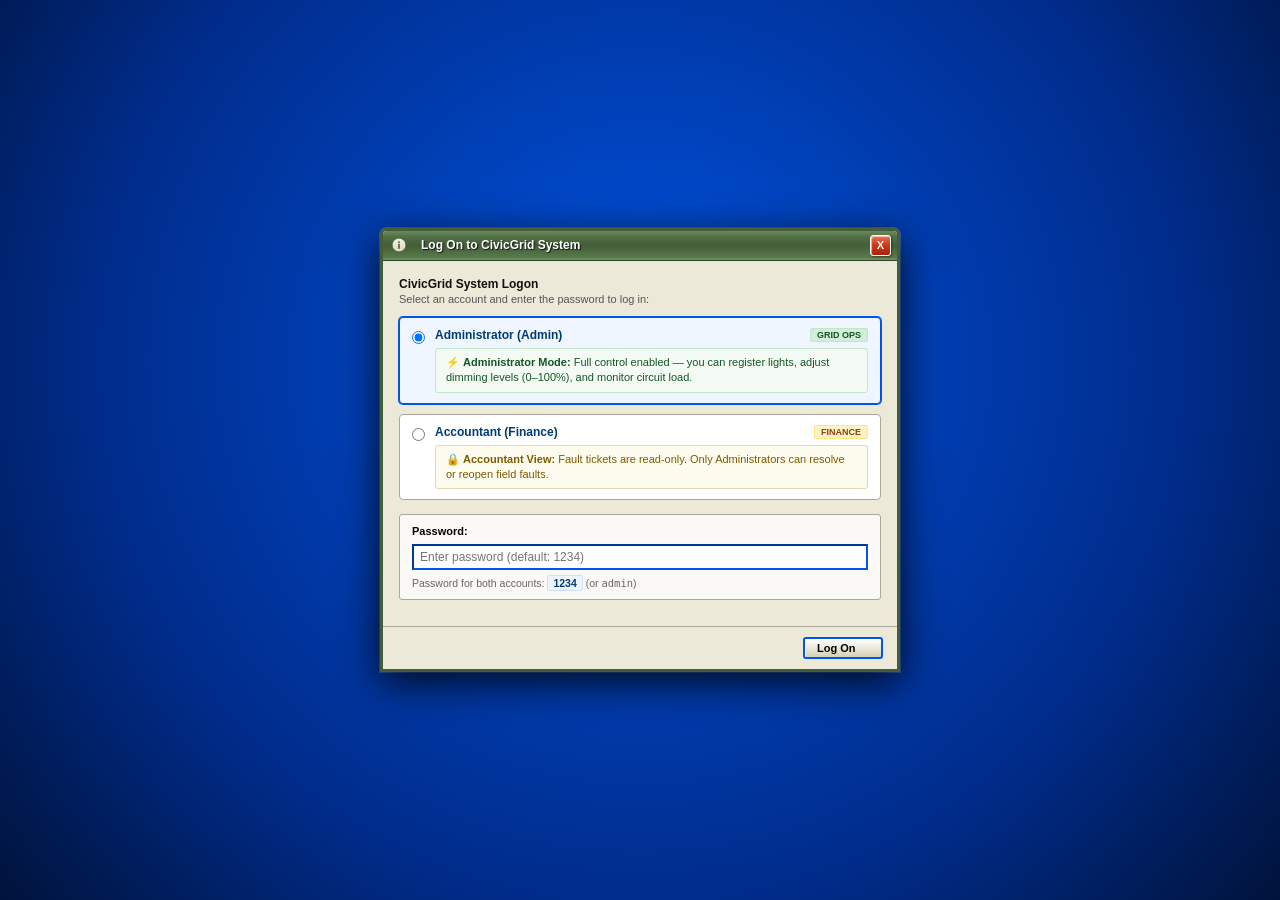
==== src/main/resources/static/index.html @ 9cf085a0 "feat: add opaque login box with shared password, show role notes in login dialog, and remove tab ban" ====
<!DOCTYPE html>
<html lang="en">
<head>
  <meta charset="UTF-8">
  <meta name="viewport" content="width=device-width, initial-scale=1.0">
  <title>CivicGrid — Light Grid &amp; Billing System v0.0</title>
  <link rel="icon" type="image/svg+xml" href="icons8-info.svg?v=2">
  <!-- Windows XP Luna / Olive Theme Stylesheet -->
  <link rel="stylesheet" href="css/xp.css">
</head>
<body>

  <!-- Main Application Window (Full XP Chrome) -->
  <div id="app-window">
    
    <!-- 1. Window Title Bar (Classic Olive / Luna Gradient) -->
    <header class="xp-title-bar">
      <div class="xp-title-content">
        <div class="xp-title-icon">
          <!-- Main Brand Icon: icons8-info.svg with XP Cream/Khaki Gradient -->
          <img src="icons8-info.svg?v=3" width="18" height="18" alt="CivicGrid" style="width: 18px; height: 18px; display: block; object-fit: contain;">
        </div>
        <span>CivicGrid — Light Grid &amp; Billing System v0.0</span>
      </div>

    </header>

    <!-- 2. Menu Bar -->
    <nav class="xp-menu-bar">
      <!-- File Menu -->
      <div class="xp-menu-item">
        <span>File</span>
        <div class="xp-dropdown-menu">
          <div class="xp-dropdown-entry" onclick="CivicGridApp.openRegisterLightModal()">
            <span>Register New Light...</span>
            <span style="color: #666; font-size: 10px;">Ctrl+N</span>
          </div>
          <div class="xp-dropdown-entry" onclick="CivicGridApp.openNewTransactionModal()">
            <span>Record Transaction...</span>
            <span style="color: #666; font-size: 10px;">Ctrl+T</span>
          </div>
          <div class="xp-dropdown-divider"></div>
          <div class="xp-dropdown-entry" onclick="CivicGridApp.refreshAllData()">
            <span>Refresh Grid Data</span>
            <span style="color: #666; font-size: 10px;">F5</span>
          </div>
          <div class="xp-dropdown-divider"></div>
          <div class="xp-dropdown-entry" onclick="location.reload()">
            <span>Exit / Reload</span>
          </div>
        </div>
      </div>

      <!-- View Menu -->
      <div class="xp-menu-item">
        <span>View</span>
        <div class="xp-dropdown-menu">
          <div class="xp-dropdown-entry" onclick="CivicGridApp.switchTab('lights')">
            <span>Street Lights &amp; Grid</span>
          </div>
          <div class="xp-dropdown-entry" onclick="CivicGridApp.switchTab('faults')">
            <span>Automated Fault Tickets</span>
          </div>
          <div class="xp-dropdown-entry" onclick="CivicGridApp.switchTab('accounting')">
            <span>ERP Accounting Ledger</span>
          </div>
          <div class="xp-dropdown-entry" onclick="CivicGridApp.switchTab('reports')">
            <span>Financial Reports</span>
          </div>
          <div class="xp-dropdown-entry" onclick="CivicGridApp.switchTab('power')">
            <span>Power Analytics</span>
          </div>
        </div>
      </div>

      <!-- Tools Menu -->
      <div class="xp-menu-item">
        <span>Tools</span>
        <div class="xp-dropdown-menu">
          <div class="xp-dropdown-entry" onclick="CivicGridApp.refreshAllData()">
            <span>Run Telemetry Sync</span>
          </div>
          <div class="xp-dropdown-entry" onclick="alert('Automatic telemetry polling is active every 5000ms.');">
            <span>Power Simulation: 5s Interval</span>
          </div>
          <div class="xp-dropdown-divider"></div>
          <div class="xp-dropdown-entry" onclick="CivicGridApp.setCurrency('INR')">
            <span>Currency: &#8377; Rupee (INR)</span>
          </div>
          <div class="xp-dropdown-entry" onclick="CivicGridApp.setCurrency('USD')">
            <span>Currency: $ Dollar (USD)</span>
          </div>
          <div class="xp-dropdown-entry" onclick="CivicGridApp.setCurrency('EUR')">
            <span>Currency: &#8364; Euro (EUR)</span>
          </div>
          <div class="xp-dropdown-entry" onclick="CivicGridApp.setCurrency('GBP')">
            <span>Currency: &#163; Pound (GBP)</span>
          </div>
        </div>
      </div>

      <!-- User Menu -->
      <div class="xp-menu-item">
        <span>User</span>
        <div class="xp-dropdown-menu">
          <div class="xp-dropdown-entry" onclick="CivicGridApp.openLoginModal()">
            <span>Switch User / Log On...</span>
            <span style="color: #666; font-size: 10px;">Ctrl+L</span>
          </div>
          <div class="xp-dropdown-divider"></div>
          <div class="xp-dropdown-entry" onclick="CivicGridApp.switchUserRole('ADMIN')">
            <span>Log In as Admin (Grid Ops)</span>
          </div>
          <div class="xp-dropdown-entry" onclick="CivicGridApp.switchUserRole('ACCOUNTANT')">
            <span>Log In as Accountant (Finance)</span>
          </div>
        </div>
      </div>

      <!-- Help Menu -->
      <div class="xp-menu-item">
        <span>Help</span>
        <div class="xp-dropdown-menu">
          <div class="xp-dropdown-entry" onclick="CivicGridApp.openAboutDialog()">
            <span>About CivicGrid...</span>
          </div>
        </div>
      </div>
    </nav>

    <!-- 3. Toolbar -->
    <section class="xp-toolbar">
      <button class="xp-tb-btn" id="tb-btn-new-light" onclick="CivicGridApp.openRegisterLightModal()" title="Register New Street Light">
        <span style="font-weight: bold; color: #1b5e20; margin-right: 4px;">+</span>
        <span>New Light</span>
      </button>

      <button class="xp-tb-btn" id="tb-btn-new-tx" onclick="CivicGridApp.openNewTransactionModal()" title="Record Vendor Bill, Invoice, or Payment">
        <span style="font-weight: bold; color: #003c74; margin-right: 4px;">+</span>
        <span>New Transaction</span>
      </button>

      <div class="xp-tb-sep"></div>

      <button class="xp-tb-btn" onclick="CivicGridApp.refreshAllData()" title="Refresh All Data from MariaDB">
        <span>Refresh All</span>
      </button>

      <div class="xp-tb-sep"></div>

      <!-- User Role Selector & Currency -->
      <div style="margin-left: auto; display: flex; align-items: center; gap: 8px; padding-right: 4px;">
        <!-- User Switcher Widget (No Emoji) -->
        <div style="display: flex; align-items: center; gap: 5px; background: #fff; border: 1px solid #7f9db9; padding: 1px 6px; border-radius: 2px;">
          <label for="user-role-select" style="font-size: 11px; font-weight: bold; color: #333;">User:</label>
          <select id="user-role-select" class="xp-select" style="padding: 1px 4px; height: 21px; font-weight: bold; font-family: var(--xp-font); font-size: 11px; cursor: pointer; background: #fff;" onchange="CivicGridApp.switchUserRole(this.value)">
            <option value="ADMIN" selected>Admin (Administrator)</option>
            <option value="ACCOUNTANT">Accountant (Finance)</option>
          </select>
          <button class="xp-btn xp-btn-sm" style="padding: 1px 6px; font-size: 10px;" onclick="CivicGridApp.openLoginModal()" title="Open Log On dialog">Switch...</button>
        </div>

        <div style="display: flex; align-items: center; gap: 6px;">
          <label for="currency-selector" style="font-size: 11px; font-weight: bold; color: #333;">Currency:</label>
          <select id="currency-selector" class="xp-select" style="padding: 1px 6px; height: 23px; font-weight: bold; font-family: var(--xp-font); font-size: 11px; cursor: pointer; background: #fff;" onchange="CivicGridApp.setCurrency(this.value)">
            <option value="INR" selected>&#8377; Rupee (INR)</option>
            <option value="USD">$ Dollar (USD)</option>
            <option value="EUR">&#8364; Euro (EUR)</option>
            <option value="GBP">&#163; Pound (GBP)</option>
          </select>
        </div>
      </div>
    </section>

    <!-- 4. Sunken KPI Summary Bar -->
    <section class="xp-kpi-bar">
      <div class="xp-kpi-panel">
        <div class="xp-kpi-data">
          <span class="xp-kpi-title">Street Lights</span>
          <span class="xp-kpi-value" id="kpi-total-lights">--</span>
        </div>
      </div>

      <div class="xp-kpi-panel">
        <div class="xp-kpi-data">
          <span class="xp-kpi-title">Faulty Lights</span>
          <span class="xp-kpi-value" id="kpi-faulty-lights" style="color: #155724;">0</span>
        </div>
      </div>

      <div class="xp-kpi-panel">
        <div class="xp-kpi-data">
          <span class="xp-kpi-title">Total Grid Load</span>
          <span class="xp-kpi-value" id="kpi-total-power">-- W</span>
        </div>
      </div>

      <div class="xp-kpi-panel">
        <div class="xp-kpi-data">
          <span class="xp-kpi-title">Average Draw</span>
          <span class="xp-kpi-value" id="kpi-avg-power">-- W/pole</span>
        </div>
      </div>

      <div class="xp-kpi-panel">
        <div class="xp-kpi-data">
          <span class="xp-kpi-title">Ledger Balance</span>
          <span class="xp-kpi-value" id="kpi-ledger-status" style="font-size: 11px; color: #1b5e20;">Balanced</span>
        </div>
      </div>
    </section>

    <!-- 5. Classic XP Property Sheet Tabs -->
    <div class="xp-tabs-container">
      <div class="xp-tab active" data-tab="lights">
        <span>Street Lights &amp; Grid</span>
      </div>
      <div class="xp-tab" data-tab="faults">
        <span>Fault Tickets</span>
        <span id="fault-badge-count" class="xp-badge-count" style="display: none;">0</span>
      </div>
      <div class="xp-tab" data-tab="accounting">
        <span>ERP Accounting &amp; Ledger</span>
      </div>
      <div class="xp-tab" data-tab="reports">
        <span>Financial Reports &amp; Budgets</span>
      </div>
      <div class="xp-tab" data-tab="power">
        <span>System &amp; Power Analytics</span>
      </div>
    </div>

    <!-- 6. Main Workspace -->
    <main id="workspace">

      <!-- ===================================================================
           TAB 1: Street Lights & Grid Controller
           =================================================================== -->
      <section class="tab-pane active" id="tab-lights">
        <!-- Controls Bar -->
        <div class="xp-pane-header">
          <div class="xp-controls-group">
            <label for="zone-filter"><strong>Zone:</strong></label>
            <select id="zone-filter" class="xp-select" style="min-width: 170px;">
              <option value="ALL">All Grid Zones</option>
            </select>

            <label for="search-pole" style="margin-left: 10px;"><strong>Search:</strong></label>
            <input type="text" id="search-pole" class="xp-input" placeholder="Search pole code..." style="width: 160px;">
          </div>

          <div class="xp-controls-group">
            <button class="xp-btn" id="btn-register-light-pane" onclick="CivicGridApp.openRegisterLightModal()">
              <span>Register New Light...</span>
            </button>
            <button class="xp-btn" onclick="CivicGridApp.refreshAllData()">
              <span>Refresh List</span>
            </button>
          </div>
        </div>

        <!-- Inset XP Table -->
        <div class="xp-table-wrapper">
          <table class="xp-list-view">
            <thead>
              <tr>
                <th style="width: 50px;">ID</th>
                <th style="width: 160px;">Pole Code</th>
                <th style="width: 180px;">Grid Zone</th>
                <th style="width: 140px;">Dimming %</th>
                <th style="width: 130px;">Power Draw</th>
                <th style="width: 100px;">Status</th>
                <th>Actions</th>
              </tr>
            </thead>
            <tbody id="lights-tbody">
              <tr><td colspan="7" style="text-align: center; padding: 20px; color: #666;">Loading street lights...</td></tr>
            </tbody>
          </table>
        </div>
      </section>

      <!-- ===================================================================
           TAB 2: Automated Fault Tickets
           =================================================================== -->
      <section class="tab-pane" id="tab-faults">
        <div class="xp-pane-header">
          <div>
            <strong>Automated Night Failure Monitoring System</strong>
            <div style="color: #666; font-size: 10px; margin-top: 2px;">
              The @Scheduled power simulator scans every 5s. If a street light has dimming &gt; 0% but measured draw is 0.0W during night hours, an automated fault ticket is logged and light status is set to FAULTY.
            </div>
          </div>
          <button class="xp-btn" onclick="CivicGridApp.refreshAllData()">
            <span>Refresh Tickets</span>
          </button>
        </div>

        <div class="xp-table-wrapper">
          <table class="xp-list-view">
            <thead>
              <tr>
                <th style="width: 140px;">Ticket #</th>
                <th style="width: 140px;">Pole Code</th>
                <th>Issue Description</th>
                <th style="width: 160px;">Detected Date/Time</th>
                <th style="width: 120px;">Status</th>
                <th style="width: 140px;">Action (Toggle)</th>
              </tr>
            </thead>
            <tbody id="faults-tbody">
              <tr><td colspan="6" style="text-align: center; padding: 20px; color: #666;">Loading automated fault tickets...</td></tr>
            </tbody>
          </table>
        </div>
      </section>

      <!-- ===================================================================
           TAB 3: ERP Accounting & Double-Entry Ledger
           =================================================================== -->
      <section class="tab-pane" id="tab-accounting">
        <div class="xp-pane-header">
          <div class="xp-controls-group">
            <strong>Municipal General Ledger &amp; Journal Entries</strong>
            <span style="color: #666; margin-left: 12px; font-size: 10px;">Double-entry balanced accounting (Debits = Credits)</span>
          </div>

          <div class="xp-controls-group">
            <button class="xp-btn" id="btn-new-tx-pane" onclick="CivicGridApp.openNewTransactionModal()">
              <span>Record New Transaction...</span>
            </button>
            <button class="xp-btn" onclick="CivicGridApp.refreshAllData()">
              <span>Refresh Ledger</span>
            </button>
          </div>
        </div>

        <div class="xp-table-wrapper">
          <table class="xp-list-view">
            <thead>
              <tr>
                <th style="width: 140px;">Entry #</th>
                <th style="width: 100px;">Date</th>
                <th style="width: 90px;">Account</th>
                <th style="width: 220px;">Account Name</th>
                <th style="width: 110px; text-align: right;">Debit (<span class="currency-sym">₹</span>)</th>
                <th style="width: 110px; text-align: right;">Credit (<span class="currency-sym">₹</span>)</th>
                <th>Memo / Reference</th>
              </tr>
            </thead>
            <tbody id="journal-tbody">
              <tr><td colspan="7" style="text-align: center; padding: 20px; color: #666;">Loading journal entries...</td></tr>
            </tbody>
            <tfoot id="journal-tfoot"></tfoot>
          </table>
        </div>
      </section>

      <!-- ===================================================================
           TAB 4: Financial Reports & Budgets
           =================================================================== -->
      <section class="tab-pane" id="tab-reports">
        <!-- Sub-Tabs -->
        <div class="xp-subtabs">
          <button class="xp-subtab-btn active" data-subtab="balance-sheet">Balance Sheet</button>
          <button class="xp-subtab-btn" data-subtab="pnl">Profit &amp; Loss</button>
          <button class="xp-subtab-btn" data-subtab="budget">Zone Budget Variance</button>
        </div>

        <!-- 1. Balance Sheet Subtab -->
        <div class="subtab-pane" id="subtab-balance-sheet">
          <div style="display: flex; justify-content: space-between; align-items: center; margin-bottom: 8px;">
            <div id="bs-balance-check">Loading statement...</div>
            <button class="xp-btn xp-btn-sm" onclick="CivicGridApp.refreshAllData()">Refresh</button>
          </div>

          <div style="display: flex; gap: 12px; height: calc(100% - 35px);">
            <!-- Assets Table -->
            <div class="xp-table-wrapper" style="flex: 1;">
              <table class="xp-list-view">
                <thead>
                  <tr>
                    <th colspan="3" style="background: #e2ecd9; color: #1e3a13;">ASSETS (Infrastructure, Bank, Receivables)</th>
                  </tr>
                  <tr>
                    <th style="width: 70px;">Code</th>
                    <th>Account</th>
                    <th style="width: 110px; text-align: right;">Balance (<span class="currency-sym">₹</span>)</th>
                  </tr>
                </thead>
                <tbody id="bs-assets-tbody"></tbody>
              </table>
            </div>

            <!-- Liabilities & Equity Table -->
            <div class="xp-table-wrapper" style="flex: 1;">
              <table class="xp-list-view">
                <thead>
                  <tr>
                    <th colspan="3" style="background: #fbeee8; color: #5a1a11;">LIABILITIES &amp; EQUITY (Payables &amp; Retained Earnings)</th>
                  </tr>
                  <tr>
                    <th style="width: 70px;">Code</th>
                    <th>Account</th>
                    <th style="width: 110px; text-align: right;">Balance (<span class="currency-sym">₹</span>)</th>
                  </tr>
                </thead>
                <tbody id="bs-liab-tbody"></tbody>
              </table>
            </div>
          </div>
        </div>

        <!-- 2. Profit & Loss Subtab -->
        <div class="subtab-pane" id="subtab-pnl" style="display: none;">
          <div style="display: flex; justify-content: space-between; align-items: center; margin-bottom: 8px;">
            <div id="pnl-net-result">Loading statement...</div>
            <button class="xp-btn xp-btn-sm" onclick="CivicGridApp.refreshAllData()">Refresh</button>
          </div>

          <div style="display: flex; gap: 12px; height: calc(100% - 35px);">
            <!-- Income Table -->
            <div class="xp-table-wrapper" style="flex: 1;">
              <table class="xp-list-view">
                <thead>
                  <tr>
                    <th colspan="3" style="background: #e2ecd9; color: #1e3a13;">OPERATING REVENUE &amp; FEES</th>
                  </tr>
                  <tr>
                    <th style="width: 70px;">Code</th>
                    <th>Account</th>
                    <th style="width: 110px; text-align: right;">Total (<span class="currency-sym">₹</span>)</th>
                  </tr>
                </thead>
                <tbody id="pnl-income-tbody"></tbody>
              </table>
            </div>

            <!-- Expenses Table -->
            <div class="xp-table-wrapper" style="flex: 1;">
              <table class="xp-list-view">
                <thead>
                  <tr>
                    <th colspan="3" style="background: #fbeee8; color: #5a1a11;">OPERATING EXPENSES (Electricity, Repairs)</th>
                  </tr>
                  <tr>
                    <th style="width: 70px;">Code</th>
                    <th>Account</th>
                    <th style="width: 110px; text-align: right;">Total (<span class="currency-sym">₹</span>)</th>
                  </tr>
                </thead>
                <tbody id="pnl-expense-tbody"></tbody>
              </table>
            </div>
          </div>
        </div>

        <!-- 3. Zone Budget Variance Subtab -->
        <div class="subtab-pane" id="subtab-budget" style="display: none;">
          <div style="display: flex; justify-content: space-between; align-items: center; margin-bottom: 8px;">
            <div><strong>Zone Electricity Expenditure vs. Allocated Annual Budget</strong></div>
            <button class="xp-btn xp-btn-sm" onclick="CivicGridApp.refreshAllData()">Refresh</button>
          </div>

          <div class="xp-table-wrapper">
            <table class="xp-list-view">
              <thead>
                <tr>
                  <th>Zone Name</th>
                  <th style="width: 80px;">Fiscal Year</th>
                  <th style="width: 130px; text-align: right;">Allocated (<span class="currency-sym">₹</span>)</th>
                  <th style="width: 130px; text-align: right;">Actual (<span class="currency-sym">₹</span>)</th>
                  <th style="width: 130px; text-align: right;">Variance (<span class="currency-sym">₹</span>)</th>
                  <th style="width: 160px;">Budget Utilization</th>
                </tr>
              </thead>
              <tbody id="budget-tbody">
                <tr><td colspan="6" style="text-align: center; padding: 20px; color: #666;">Loading budget reports...</td></tr>
              </tbody>
            </table>
          </div>
        </div>
      </section>

      <!-- ===================================================================
           TAB 5: System & Power Analytics
           =================================================================== -->
      <section class="tab-pane" id="tab-power">
        <div style="display: flex; gap: 16px; height: 100%;">
          <!-- Left: XP System Details Dialog Style Panel -->
          <div style="flex: 1; border: 2px inset #aca899; padding: 16px; background: #faf9f6; overflow: auto;">
            <div style="display: flex; align-items: center; gap: 16px; padding-bottom: 14px; border-bottom: 1px solid #ccc; margin-bottom: 14px;">
              <div style="width: 36px; height: 36px; border: 1px solid #526f45; background: #d8e4d3; display: flex; align-items: center; justify-content: center; font-weight: bold; font-size: 16px; color: #172414;">PWR</div>
              <div>
                <h2 style="font-size: 15px; color: #172414;">CivicGrid Municipal Power Telemetry Engine</h2>
                <div style="color: #666; font-size: 11px;">Spring Boot 4.1.1 Scheduled Telemetry Simulation</div>
              </div>
            </div>

            <fieldset style="border: 1px solid #aca899; padding: 12px; margin-bottom: 14px;">
              <legend><strong>Real-time Telemetry Metrics</strong></legend>
              <table style="width: 100%; font-size: 11px; line-height: 2;">
                <tr>
                  <td style="width: 45%; color: #666;">Simulation Cycle:</td>
                  <td><strong>Every 5,000 ms (@Scheduled)</strong></td>
                </tr>
                <tr>
                  <td style="color: #666;">Current Operational Mode:</td>
                  <td><span class="xp-badge xp-badge-active">NIGHT HOURS (Active Power Draw)</span></td>
                </tr>
                <tr>
                  <td style="color: #666;">Fault Detection Rule:</td>
                  <td>Dimming &gt; 0% with 0.0W Power Draw triggers automated ticket</td>
                </tr>
                <tr>
                  <td style="color: #666;">Target Database:</td>
                  <td>MariaDB 13.0 (<code>civic_grid</code> on localhost:3306)</td>
                </tr>
                <tr>
                  <td style="color: #666;">Backend REST API:</td>
                  <td><code>http://localhost:8080/api/street-lights/power-summary</code></td>
                </tr>
              </table>
            </fieldset>

            <fieldset style="border: 1px solid #aca899; padding: 12px;">
              <legend><strong>Municipal Database Tables Verified</strong></legend>
              <div style="display: grid; grid-template-columns: repeat(2, 1fr); gap: 6px; font-family: monospace; font-size: 11px;">
                <div>[OK] street_lights</div>
                <div>[OK] zones</div>
                <div>[OK] fault_tickets</div>
                <div>[OK] budgets</div>
                <div>[OK] journal_entries</div>
                <div>[OK] chart_of_accounts</div>
                <div>[OK] contacts</div>
                <div>[OK] products</div>
                <div>[OK] vendor_bills</div>
                <div>[OK] customer_invoices</div>
              </div>
            </fieldset>
          </div>

          <!-- Right: Action Panel -->
          <div style="width: 300px; border: 2px inset #aca899; padding: 14px; background: #faf9f6; display: flex; flex-direction: column; gap: 12px;">
            <strong>System Actions</strong>
            <p style="font-size: 10.5px; color: #555;">
              Use the controls below to trigger immediate updates from the Spring Boot simulation layer:
            </p>
            <button class="xp-btn" onclick="CivicGridApp.refreshAllData()" style="padding: 6px;">
              Synchronize Telemetry Now
            </button>
            <button class="xp-btn" onclick="CivicGridApp.switchTab('faults')" style="padding: 6px;">
              Inspect Fault Tickets
            </button>
            <button class="xp-btn" onclick="CivicGridApp.openAboutDialog()" style="padding: 6px;">
              About CivicGrid...
            </button>
          </div>
        </div>
      </section>

    </main>

    <!-- 7. Status Bar (Classic XP 5-Section Recessed Bar) -->
    <footer id="status-bar">
      <div class="status-panel status-panel-flex">
        <span id="status-text">Ready. Connected to CivicGrid Core.</span>
      </div>
      <div class="status-panel" id="status-user-panel" style="width: 220px; font-weight: bold; cursor: pointer; user-select: none;" onclick="CivicGridApp.openLoginModal()" title="Click to Switch User Role">
        <span id="status-user-badge">User: Admin (Full Access)</span>
      </div>
      <div class="status-panel" style="width: 160px;">
        <span>DB: MariaDB (civic_grid)</span>
      </div>
      <div class="status-panel" style="width: 120px;">
        <span>Sim: Active (5s)</span>
      </div>
      <div class="status-panel" style="width: 100px; font-family: monospace; font-weight: bold; justify-content: center;">
        <span id="status-clock">12:00:00 PM</span>
      </div>
    </footer>

  </div>

  <!-- =========================================================================
       MODAL 0: Windows XP Log On / Switch User Dialog (Opaque Backdrop)
       ========================================================================= -->
  <div class="xp-modal-overlay" id="modal-login">
    <div class="xp-dialog-box" style="width: 520px;">
      <div class="xp-title-bar">
        <div class="xp-title-content">
          <img src="icons8-info.svg?v=3" width="16" height="16" alt="" style="width: 16px; height: 16px; margin-right: 6px;">
          <span>Log On to CivicGrid System</span>
        </div>
        <button class="xp-win-btn btn-close" onclick="CivicGridApp.cancelLogin()">X</button>
      </div>

      <form id="login-form" onsubmit="CivicGridApp.handleLoginSubmit(event)">
        <div class="xp-dialog-body" style="padding: 16px;">
          <div style="margin-bottom: 12px;">
            <strong style="font-size: 12px; color: #111;">CivicGrid System Logon</strong>
            <p style="font-size: 11px; color: #555; margin-top: 2px;">
              Select an account and enter the password to log in:
            </p>
          </div>

          <!-- Account 1: Administrator -->
          <div class="xp-login-user-card selected" id="card-user-admin" onclick="CivicGridApp.selectLoginCard('ADMIN')">
            <input type="radio" name="login_user_radio" id="radio-user-admin" value="ADMIN" checked class="xp-login-card-radio">
            <div style="flex: 1;">
              <div style="display: flex; align-items: center; justify-content: space-between;">
                <label for="radio-user-admin" style="font-size: 12px; font-weight: bold; color: #003c74; cursor: pointer;">
                  Administrator (Admin)
                </label>
                <span class="xp-badge xp-badge-active" style="font-size: 9px;">GRID OPS</span>
              </div>
              <!-- Note from 2.png -->
              <div class="xp-login-note-box admin">
                ⚡ <strong>Administrator Mode:</strong> Full control enabled &mdash; you can register lights, adjust dimming levels (0&ndash;100%), and monitor circuit load.
              </div>
            </div>
          </div>

          <!-- Account 2: Accountant -->
          <div class="xp-login-user-card" id="card-user-accountant" onclick="CivicGridApp.selectLoginCard('ACCOUNTANT')">
            <input type="radio" name="login_user_radio" id="radio-user-accountant" value="ACCOUNTANT" class="xp-login-card-radio">
            <div style="flex: 1;">
              <div style="display: flex; align-items: center; justify-content: space-between;">
                <label for="radio-user-accountant" style="font-size: 12px; font-weight: bold; color: #003c74; cursor: pointer;">
                  Accountant (Finance)
                </label>
                <span class="xp-badge" style="background: #fef3c7; color: #92400e; border: 1px solid #fde68a; font-size: 9px;">FINANCE</span>
              </div>
              <!-- Note from 1.png -->
              <div class="xp-login-note-box accountant">
                🔒 <strong>Accountant View:</strong> Fault tickets are read-only. Only Administrators can resolve or reopen field faults.
              </div>
            </div>
          </div>

          <!-- Password Field (Shared for both accounts) -->
          <div class="xp-form-row" style="margin-top: 14px; background: #faf9f5; border: 1px solid #aca899; padding: 10px 12px; border-radius: 3px;">
            <label for="login-password" style="font-weight: bold; font-size: 11px;">Password:</label>
            <input type="password" id="login-password" class="xp-input" placeholder="Enter password (default: 1234)" style="width: 100%; height: 26px; font-size: 12px; margin-top: 4px;" required autofocus>
            <div style="font-size: 10.5px; color: #666; margin-top: 4px;">
              Password for both accounts: <strong style="color: #003c74; background: #eef4fb; padding: 1px 5px; border: 1px solid #d0e0f0; border-radius: 2px;">1234</strong> (or <code>admin</code>)
            </div>
            <div id="login-error-msg" style="color: #cc3719; font-weight: bold; font-size: 11px; margin-top: 6px; display: none;"></div>
          </div>
        </div>

        <div class="xp-dialog-footer" style="display: flex; justify-content: flex-end; gap: 6px;">
          <button type="submit" class="xp-btn xp-btn-default" style="min-width: 80px; font-weight: bold;">Log On</button>
          <button type="button" class="xp-btn" onclick="CivicGridApp.cancelLogin()" id="btn-cancel-login">Cancel</button>
        </div>
      </form>
    </div>
  </div>

  <!-- =========================================================================
       MODAL 1: Register New Street Light Dialog
       ========================================================================= -->
  <div class="xp-modal-overlay" id="modal-register-light">
    <div class="xp-dialog-box" style="width: 380px;">
      <div class="xp-title-bar">
        <div class="xp-title-content">
          <span>Register New Street Light</span>
        </div>
        <button class="xp-win-btn btn-close" onclick="CivicGridApp.closeModal('modal-register-light')">X</button>
      </div>

      <form id="new-light-form" onsubmit="CivicGridApp.handleRegisterLightSubmit(event)">
        <div class="xp-dialog-body">
          <div class="xp-form-row">
            <label for="new-light-pole">Pole Code / Hardware Identifier:</label>
            <input type="text" id="new-light-pole" class="xp-input" placeholder="e.g. POLE-COMM-02" required>
          </div>

          <div class="xp-form-row">
            <label for="new-light-zone">Assigned Grid Zone:</label>
            <select id="new-light-zone" class="xp-select" required></select>
          </div>

          <div class="xp-form-row">
            <label for="new-light-dimming">Initial Brightness / Dimming Level: <strong id="new-light-dim-val">80%</strong></label>
            <input type="range" id="new-light-dimming" min="0" max="100" value="80" style="width: 100%;">
          </div>
        </div>

        <div class="xp-dialog-footer">
          <button type="submit" class="xp-btn xp-btn-default">OK</button>
          <button type="button" class="xp-btn" onclick="CivicGridApp.closeModal('modal-register-light')">Cancel</button>
        </div>
      </form>
    </div>
  </div>

  <!-- =========================================================================
       MODAL 2: Adjust Dimming Dialog
       ========================================================================= -->
  <div class="xp-modal-overlay" id="modal-dimming">
    <div class="xp-dialog-box" style="width: 360px;">
      <div class="xp-title-bar">
        <div class="xp-title-content">
          <span>Set Street Light Brightness</span>
        </div>
        <button class="xp-win-btn btn-close" onclick="CivicGridApp.closeModal('modal-dimming')">X</button>
      </div>

      <form onsubmit="CivicGridApp.handleDimmingSubmit(event)">
        <div class="xp-dialog-body">
          <p style="margin-bottom: 12px; font-size: 11px;">
            Target Pole: <strong id="dimming-pole-label" style="color: #003c74;">POLE-01</strong>
          </p>

          <div class="xp-form-row">
            <label for="dimming-slider">Brightness Level: <strong id="dimming-slider-val" style="color: #172414; font-size: 13px;">80%</strong></label>
            <input type="range" id="dimming-slider" min="0" max="100" value="80" style="width: 100%; margin: 8px 0;">
          </div>

          <div style="display: flex; gap: 4px; justify-content: center; margin-top: 6px;">
            <button type="button" class="xp-btn xp-btn-sm" onclick="document.getElementById('dimming-slider').value=0; document.getElementById('dimming-slider-val').textContent='0%';">0% (Off)</button>
            <button type="button" class="xp-btn xp-btn-sm" onclick="document.getElementById('dimming-slider').value=50; document.getElementById('dimming-slider-val').textContent='50%';">50%</button>
            <button type="button" class="xp-btn xp-btn-sm" onclick="document.getElementById('dimming-slider').value=80; document.getElementById('dimming-slider-val').textContent='80%';">80%</button>
            <button type="button" class="xp-btn xp-btn-sm" onclick="document.getElementById('dimming-slider').value=100; document.getElementById('dimming-slider-val').textContent='100%';">100%</button>
          </div>
        </div>

        <div class="xp-dialog-footer">
          <button type="submit" class="xp-btn xp-btn-default">Apply</button>
          <button type="button" class="xp-btn" onclick="CivicGridApp.closeModal('modal-dimming')">Cancel</button>
        </div>
      </form>
    </div>
  </div>

  <!-- =========================================================================
       MODAL 3: Record Accounting Transaction Dialog
       ========================================================================= -->
  <div class="xp-modal-overlay" id="modal-transaction">
    <div class="xp-dialog-box" style="width: 440px;">
      <div class="xp-title-bar">
        <div class="xp-title-content">
          <span>Record New Accounting Transaction</span>
        </div>
        <button class="xp-win-btn btn-close" onclick="CivicGridApp.closeModal('modal-transaction')">X</button>
      </div>

      <form id="tx-form" onsubmit="CivicGridApp.handleTransactionSubmit(event)">
        <div class="xp-dialog-body">
          <div class="xp-form-row">
            <label for="tx-type">Transaction Type:</label>
            <select id="tx-type" class="xp-select" required>
              <option value="VENDOR_BILL">Vendor Bill (Procure Electricity / Services)</option>
              <option value="CUSTOMER_INVOICE">Customer Invoice (Bill Municipality for Operations)</option>
              <option value="PAYMENT">Payment (Settle Vendor Bill or Receive Cash)</option>
            </select>
          </div>

          <div style="display: flex; gap: 10px;">
            <div class="xp-form-row" style="flex: 1;">
              <label for="tx-amount">Amount (<span class="currency-sym">₹</span>):</label>
              <input type="number" id="tx-amount" class="xp-input" step="0.01" min="0.01" placeholder="e.g. 450.00" required>
            </div>

            <div class="xp-form-row" style="flex: 1;">
              <label for="tx-date">Date:</label>
              <input type="date" id="tx-date" class="xp-input" required>
            </div>
          </div>

          <div class="xp-form-row">
            <label for="tx-party">Contact / Entity:</label>
            <select id="tx-party" class="xp-select"></select>
          </div>

          <div class="xp-form-row">
            <label for="tx-account">Target Chart of Account:</label>
            <select id="tx-account" class="xp-select" required></select>
          </div>

          <div class="xp-form-row">
            <label for="tx-zone">Related Grid Zone (Optional for Budget Tracking):</label>
            <select id="tx-zone" class="xp-select"></select>
          </div>

          <div class="xp-form-row">
            <label for="tx-desc">Memo / Reference Note:</label>
            <input type="text" id="tx-desc" class="xp-input" placeholder="e.g. Monthly utility settlement for Highway Zone 7">
          </div>
        </div>

        <div class="xp-dialog-footer">
          <button type="submit" class="xp-btn xp-btn-default">Post to Ledger</button>
          <button type="button" class="xp-btn" onclick="CivicGridApp.closeModal('modal-transaction')">Cancel</button>
        </div>
      </form>
    </div>
  </div>

  <!-- Application Controller Script -->
  <script src="js/app.js"></script>

</body>
</html>
---- src/main/resources/static/css/xp.css ----
/* ==========================================================================
   CivicGrid — Windows XP Luna & Olive Desktop Stylesheet
   Authentic Retro Skeuomorphic Windows XP Theme (Pure Vanilla CSS)
   ========================================================================== */

* {
  margin: 0;
  padding: 0;
  box-sizing: border-box;
}

:root {
  /* Classic Windows XP Olive / Luna Color Palette */
  --xp-bg: #ece9d8;                /* Classic Windows dialog gray/cream */
  --xp-desktop-bg: #4a6b46;        /* Classic Olive Green */
  --xp-desktop-gradient: radial-gradient(circle at 50% 35%, #769a68 0%, #46673e 70%, #2e4727 100%);
  
  /* Olive / Luna Window Chrome */
  --xp-win-title-active: linear-gradient(180deg, #6c885e 0%, #526f45 20%, #435e38 50%, #58784a 90%, #769466 100%);
  --xp-win-title-inactive: linear-gradient(180deg, #99a893 0%, #83927d 20%, #70806a 50%, #85957f 90%, #99a893 100%);
  --xp-win-border: #435e38;
  --xp-win-body-bg: #ffffff;
  
  /* Bevel & Inset Colors */
  --xp-bevel-light: #ffffff;
  --xp-bevel-mid: #ece9d8;
  --xp-bevel-dark: #aca899;
  --xp-bevel-shadow: #716f64;

  --xp-font: Tahoma, 'Segoe UI', Arial, sans-serif;
}

html, body {
  width: 100%;
  height: 100%;
  font-family: var(--xp-font);
  font-size: 11px;
  background-color: var(--xp-bg);
  color: #000000;
  overflow: hidden;
}

/* ==========================================================================
   Main Application Container (Full Window XP Chrome)
   ========================================================================== */

#app-window {
  display: flex;
  flex-direction: column;
  width: 100vw;
  height: 100vh;
  background: var(--xp-bg);
  border: 3px solid var(--xp-win-border);
  box-shadow: inset 1px 1px 0 #fff;
  overflow: hidden;
}

/* Title Bar */
.xp-title-bar {
  height: 30px;
  background: var(--xp-win-title-active);
  padding: 0 6px 0 8px;
  display: flex;
  align-items: center;
  justify-content: space-between;
  border-bottom: 1px solid #2d4526;
  flex-shrink: 0;
  user-select: none;
}

.xp-title-content {
  display: flex;
  align-items: center;
  gap: 8px;
  color: #ffffff;
  font-weight: 700;
  font-size: 12px;
  text-shadow: 1px 1px 1px rgba(0, 0, 0, 0.8);
}

.xp-title-icon {
  width: 18px;
  height: 18px;
  display: flex;
  align-items: center;
  justify-content: center;
  flex-shrink: 0;
  border-radius: 50%;
  background: linear-gradient(to bottom, #F5F1E0, #DED9BE);
  box-shadow: 0 1px 1px rgba(0, 0, 0, 0.4);
}

.xp-title-right {
  display: flex;
  align-items: center;
  gap: 12px;
}

.xp-sys-pill {
  background: rgba(0, 0, 0, 0.25);
  border: 1px solid rgba(255, 255, 255, 0.3);
  border-radius: 3px;
  padding: 2px 8px;
  color: #dbe7d7;
  font-size: 10px;
  display: flex;
  align-items: center;
  gap: 6px;
}

.xp-dot-green {
  width: 7px;
  height: 7px;
  border-radius: 50%;
  background: #39e600;
  box-shadow: 0 0 5px #39e600;
}

/* Window Control Buttons */
.xp-window-controls {
  display: flex;
  align-items: center;
  gap: 2px;
}

.xp-win-btn {
  width: 21px;
  height: 21px;
  border-radius: 3px;
  border: 1px solid #ffffff;
  display: flex;
  align-items: center;
  justify-content: center;
  cursor: pointer;
  color: #ffffff;
  font-weight: bold;
  font-size: 11px;
  box-shadow: inset 1px 1px 1px rgba(255, 255, 255, 0.6), 1px 1px 2px rgba(0, 0, 0, 0.4);
}

.btn-min, .btn-max {
  background: linear-gradient(180deg, #6c885e 0%, #435e38 50%, #58784a 100%);
}

.btn-min:hover, .btn-max:hover {
  background: linear-gradient(180deg, #81a370 0%, #557747 50%, #688e58 100%);
}

.btn-close {
  background: linear-gradient(180deg, #e77351 0%, #cc3719 50%, #a8240b 100%);
}

.btn-close:hover {
  background: linear-gradient(180deg, #f5896a 0%, #e04423 50%, #bd2c12 100%);
}

/* ==========================================================================
   Classic XP Menu Bar
   ========================================================================== */

.xp-menu-bar {
  height: 24px;
  background: var(--xp-bg);
  border-bottom: none;
  display: flex;
  align-items: center;
  padding: 0 6px;
  flex-shrink: 0;
  user-select: none;
}

.xp-menu-item {
  padding: 3px 8px;
  cursor: pointer;
  color: #000;
  font-size: 11px;
  border-radius: 2px;
  position: relative;
}

.xp-menu-item:hover, .xp-menu-item.open {
  background-color: #2f71cd;
  color: #ffffff;
}

.xp-dropdown-menu {
  position: absolute;
  top: 100%;
  left: 0;
  background: #ffffff;
  border: 1px solid var(--xp-bevel-shadow);
  box-shadow: 2px 2px 6px rgba(0, 0, 0, 0.35);
  min-width: 180px;
  display: none;
  flex-direction: column;
  z-index: 1000;
  padding: 2px;
}

.xp-menu-item.open .xp-dropdown-menu {
  display: flex;
}

.xp-dropdown-entry {
  padding: 4px 14px;
  color: #000;
  font-size: 11px;
  cursor: pointer;
  display: flex;
  align-items: center;
  justify-content: space-between;
}

.xp-dropdown-entry:hover {
  background-color: #2f71cd;
  color: #ffffff;
}

.xp-dropdown-divider {
  height: 1px;
  background: #e0e0e0;
  margin: 3px 4px;
}

/* ==========================================================================
   Classic XP Toolbar
   ========================================================================== */

.xp-toolbar {
  height: 34px;
  background: linear-gradient(180deg, #f7f6f0 0%, #ece9d8 50%, #d8d4bf 100%);
  border-bottom: none;
  box-shadow: none;
  display: flex;
  align-items: center;
  padding: 0 8px;
  gap: 4px;
  flex-shrink: 0;
}

.xp-tb-btn {
  height: 26px;
  padding: 2px 10px;
  display: inline-flex;
  align-items: center;
  justify-content: center;
  border: 1px solid transparent;
  background: transparent;
  cursor: pointer;
  border-radius: 3px;
  font-family: var(--xp-font);
  font-size: 11px;
  color: #333;
}

.xp-tb-btn:hover {
  border: 1px solid #716f64;
  background: linear-gradient(180deg, #ffffff 0%, #ece9d8 50%, #d4cfb8 100%);
  box-shadow: 1px 1px 2px rgba(0, 0, 0, 0.2);
}

.xp-tb-btn:active, .xp-tb-btn.active {
  border: 1px solid #526f45;
  background: linear-gradient(180deg, #d8e4d3 0%, #c1d6ba 100%);
  box-shadow: inset 1px 1px 2px rgba(0, 0, 0, 0.3);
  color: #172414;
  font-weight: 700;
}

.xp-tb-sep {
  width: 1px;
  height: 20px;
  background: #d4cfb8;
  border-right: none;
  margin: 0 4px;
}

/* ==========================================================================
   KPI Summary Panels (Sunken Bevels)
   ========================================================================== */

.xp-kpi-bar {
  background: #ffffff;
  border-top: none;
  border-bottom: none;
  padding: 5px 10px;
  display: flex;
  gap: 8px;
  flex-shrink: 0;
  overflow-x: auto;
}

.xp-kpi-panel {
  flex: 1;
  min-width: 140px;
  background: #ffffff;
  border: 2px inset var(--xp-bevel-mid);
  padding: 4px 8px;
  display: flex;
  flex-direction: column;
  justify-content: center;
  box-shadow: inset 1px 1px 2px rgba(0, 0, 0, 0.1);
}

.xp-kpi-data {
  display: flex;
  flex-direction: column;
}

.xp-kpi-title {
  font-size: 9.5px;
  color: #666;
  text-transform: uppercase;
  font-weight: bold;
  letter-spacing: 0.3px;
}

.xp-kpi-value {
  font-size: 13px;
  font-weight: 700;
  color: #111;
  margin-top: 1px;
}

/* ==========================================================================
   Classic XP Property Sheet Tabs
   ========================================================================== */

.xp-tabs-container {
  display: flex;
  align-items: flex-end;
  padding: 8px 10px 0 10px;
  background: #ffffff;
  gap: 3px;
  flex-shrink: 0;
  border-top: none;
  border-bottom: none;
  user-select: none;
}

.xp-tab {
  padding: 6px 14px;
  background: linear-gradient(180deg, #f0ede0 0%, #ded9c4 100%);
  border: 1px solid transparent;
  border-bottom: none;
  outline: none;
  border-top-left-radius: 4px;
  border-top-right-radius: 4px;
  font-family: var(--xp-font);
  font-size: 11px;
  color: #444;
  cursor: pointer;
  position: relative;
  user-select: none;
}

.xp-tab:hover {
  background: #f8f6ee;
  color: #000;
}

.xp-tab:focus, .xp-tab:focus-visible {
  outline: none;
}

.xp-tab.active {
  background: #ffffff;
  border: 1px solid #cccccc;
  border-bottom: none;
  outline: none;
  color: #000000;
  font-weight: 700;
  box-shadow: none;
}

.xp-badge-count {
  background: #cc3719;
  color: #fff;
  border-radius: 10px;
  padding: 0 5px;
  font-size: 9px;
  font-weight: 700;
  margin-left: 4px;
}

/* ==========================================================================
   Content Viewport Area
   ========================================================================== */

#workspace {
  flex: 1;
  background: #ffffff;
  overflow: hidden;
  position: relative;
  display: flex;
  flex-direction: column;
}

.tab-pane {
  display: none;
  flex: 1;
  flex-direction: column;
  height: 100%;
  overflow: auto;
  padding: 12px;
  background: #ffffff;
}

.tab-pane.active {
  display: flex;
}

/* Action Bars inside views */
.xp-pane-header {
  display: flex;
  align-items: center;
  justify-content: space-between;
  margin-bottom: 10px;
  padding-bottom: 8px;
  border-bottom: 1px solid #d4cfb8;
  flex-shrink: 0;
  gap: 12px;
}

.xp-controls-group {
  display: flex;
  align-items: center;
  gap: 8px;
}

/* ==========================================================================
   Classic XP Tables & List Views
   ========================================================================== */

.xp-table-wrapper {
  flex: 1;
  overflow: auto;
  background: #ffffff;
  border: 2px inset var(--xp-bevel-mid);
  box-shadow: inset 1px 1px 2px rgba(0, 0, 0, 0.15);
}

.xp-list-view {
  width: 100%;
  border-collapse: collapse;
  font-size: 11px;
}

.xp-list-view th {
  background: linear-gradient(180deg, #f7f6f0 0%, #ece9d8 50%, #d8d4bf 100%);
  border-right: 1px solid var(--xp-bevel-dark);
  border-bottom: 1px solid var(--xp-bevel-dark);
  padding: 4px 8px;
  text-align: left;
  font-weight: 700;
  color: #333;
  position: sticky;
  top: 0;
  z-index: 1;
  box-shadow: inset 0 1px 0 #fff;
}

.xp-list-view td {
  padding: 5px 8px;
  border-bottom: 1px solid #ebebeb;
  border-right: 1px solid #f2f2f2;
}

.xp-list-view tbody tr:nth-child(even) {
  background-color: #faf9f6;
}

.xp-list-view tbody tr:hover {
  background-color: #e5f1ff;
}

.xp-list-view tbody tr.selected {
  background-color: #316ac5;
  color: #ffffff;
}

.xp-list-view tfoot tr {
  background: #f0ede0;
  font-weight: 700;
  border-top: 2px solid var(--xp-bevel-dark);
}

.xp-list-view tfoot td {
  padding: 6px 8px;
  border-top: 2px solid #aaa;
}

/* ==========================================================================
   Classic XP Buttons & Form Elements
   ========================================================================== */

.xp-btn {
  font-family: var(--xp-font);
  font-size: 11px;
  padding: 3px 12px;
  background: linear-gradient(180deg, #ffffff 0%, #ece9d8 50%, #d4cfb8 100%);
  border: 1px solid #003c74;
  border-radius: 3px;
  box-shadow: inset 1px 1px 0 #fff;
  cursor: pointer;
  color: #000;
  outline: none;
  display: inline-flex;
  align-items: center;
  gap: 4px;
}

.xp-btn:hover {
  background: linear-gradient(180deg, #ffffff 0%, #fdf7e3 50%, #e8dec0 100%);
  box-shadow: 0 0 3px #e5a730;
}

.xp-btn:active {
  background: linear-gradient(180deg, #d4cfb8 0%, #ece9d8 100%);
  box-shadow: inset 1px 1px 2px rgba(0, 0, 0, 0.4);
}

.xp-btn-default {
  border: 2px solid #0055ea;
  font-weight: 700;
}

.xp-btn-danger {
  border-color: #990000;
}

.xp-btn-sm {
  padding: 1px 6px;
  font-size: 10px;
}

/* Classic Inset Inputs */
.xp-input, .xp-select, .xp-textarea {
  font-family: var(--xp-font);
  font-size: 11px;
  padding: 3px 6px;
  background: #ffffff;
  border: 2px inset #aca899;
  outline: none;
}

.xp-input:focus, .xp-select:focus, .xp-textarea:focus {
  border-color: #0055ea;
}

/* Status Badges */
.xp-badge {
  padding: 1px 6px;
  border-radius: 2px;
  font-size: 10px;
  font-weight: 700;
  display: inline-block;
  text-align: center;
}

.xp-badge-active { background: #d4edda; color: #155724; border: 1px solid #c3e6cb; }
.xp-badge-fault { background: #f8d7da; color: #721c24; border: 1px solid #f5c6cb; animation: xp-pulse 1.5s infinite; }
.xp-badge-resolved { background: #e2e3e5; color: #383d41; border: 1px solid #d6d8db; }

@keyframes xp-pulse {
  0%, 100% { opacity: 1; }
  50% { opacity: 0.6; }
}

/* Progress Bar */
.xp-progress-outer {
  width: 100%;
  height: 14px;
  background: #ffffff;
  border: 2px inset var(--xp-bevel-mid);
  overflow: hidden;
}

.xp-progress-inner {
  height: 100%;
  background: linear-gradient(180deg, #6c885e 0%, #435e38 60%, #58784a 100%);
  transition: width 0.3s ease;
}

.xp-progress-inner.overbudget {
  background: linear-gradient(180deg, #e77351 0%, #cc3719 50%, #a8240b 100%);
}

/* Sub-Tab Navigation for Reports */
.xp-subtabs {
  display: flex;
  gap: 4px;
  margin-bottom: 10px;
  border-bottom: 1px solid #aca899;
  padding-bottom: 4px;
}

.xp-subtab-btn {
  padding: 4px 12px;
  background: #ece9d8;
  border: 1px solid #aca899;
  cursor: pointer;
  font-size: 11px;
}

.xp-subtab-btn.active {
  background: #ffffff;
  border-bottom-color: #ffffff;
  font-weight: 700;
}

/* ==========================================================================
   Classic XP Modal Dialogs
   ========================================================================== */

.xp-modal-overlay {
  position: fixed;
  top: 0;
  left: 0;
  width: 100vw;
  height: 100vh;
  background: rgba(0, 0, 0, 0.4);
  display: none;
  align-items: center;
  justify-content: center;
  z-index: 9999;
}

.xp-modal-overlay.open {
  display: flex;
}

.xp-dialog-box {
  background: var(--xp-bg);
  border: 3px solid var(--xp-win-border);
  border-top-left-radius: 6px;
  border-top-right-radius: 6px;
  box-shadow: 4px 4px 16px rgba(0, 0, 0, 0.5);
  display: flex;
  flex-direction: column;
  min-width: 360px;
  max-width: 520px;
  overflow: hidden;
}

.xp-dialog-body {
  padding: 14px;
  background: var(--xp-bg);
}

.xp-form-row {
  margin-bottom: 10px;
  display: flex;
  flex-direction: column;
  gap: 3px;
}

.xp-form-row label {
  font-weight: 700;
  font-size: 11px;
}

.xp-dialog-footer {
  padding: 10px 14px;
  background: var(--xp-bg);
  border-top: 1px solid #aca899;
  display: flex;
  justify-content: flex-end;
  gap: 8px;
}

/* ==========================================================================
   Classic XP Status Bar (Bottom)
   ========================================================================== */

#status-bar {
  height: 22px;
  background: var(--xp-bg);
  border-top: 1px solid var(--xp-bevel-dark);
  display: flex;
  align-items: center;
  padding: 0 4px;
  gap: 4px;
  flex-shrink: 0;
  font-size: 10px;
  color: #333;
}

.status-panel {
  border: 1px inset #aca899;
  padding: 1px 8px;
  height: 18px;
  display: flex;
  align-items: center;
  background: #f7f6f0;
}

.status-panel-flex {
  flex: 1;
}

.status-panel-fixed {
  width: 140px;
}

/* ==========================================================================
   User Login, Role Badges & Dual Status Toggle Buttons
   ========================================================================== */

/* Resolved & Not Resolved Toggle Buttons */
.xp-btn-resolved {
  background: linear-gradient(180deg, #f0fdf4 0%, #dcfce7 50%, #bbf7d0 100%) !important;
  border: 1px solid #86efac !important;
  color: #166534 !important;
  font-weight: 700 !important;
  cursor: pointer;
}
.xp-btn-resolved:hover:not(:disabled) {
  background: linear-gradient(180deg, #dcfce7 0%, #bbf7d0 100%) !important;
  border-color: #4ade80 !important;
}

.xp-btn-not-resolved {
  background: linear-gradient(180deg, #fff7ed 0%, #ffedd5 50%, #fed7aa 100%) !important;
  border: 1px solid #fdba74 !important;
  color: #9a3412 !important;
  font-weight: 700 !important;
  cursor: pointer;
}
.xp-btn-not-resolved:hover:not(:disabled) {
  background: linear-gradient(180deg, #ffedd5 0%, #fed7aa 100%) !important;
  border-color: #f97316 !important;
}

/* Disabled State for XP Buttons */
.xp-btn:disabled, .xp-tb-btn:disabled, button:disabled {
  opacity: 0.5 !important;
  cursor: not-allowed !important;
  filter: grayscale(60%);
  border-color: #d1cfc7 !important;
}

/* Login Modal Solid Overlay - Completely hides background page */
#modal-login {
  background: #002c8b !important;
  background: radial-gradient(circle at 50% 40%, #0053e1 0%, #002c8b 65%, #00133b 100%) !important;
  opacity: 1 !important;
  z-index: 999999 !important;
}

#modal-login .xp-dialog-box {
  width: 520px;
  max-width: 95vw;
  box-shadow: 0 10px 40px rgba(0, 0, 0, 0.85), 0 0 0 1px rgba(255, 255, 255, 0.2);
}

.xp-login-user-card {
  display: flex;
  align-items: flex-start;
  gap: 10px;
  padding: 10px 12px;
  border: 1px solid #aca899;
  border-radius: 4px;
  background: #ffffff;
  cursor: pointer;
  transition: all 0.15s ease;
  margin-bottom: 10px;
}

.xp-login-user-card:hover {
  background: #f4f8fd;
  border-color: #0055ea;
}

.xp-login-user-card.selected {
  background: #f0f6ff;
  border-color: #0055ea;
  box-shadow: 0 0 0 1px #0055ea;
}

.xp-login-card-radio {
  margin-top: 3px;
  cursor: pointer;
}

.xp-login-note-box {
  margin-top: 6px;
  padding: 6px 10px;
  border-radius: 3px;
  font-size: 11px;
  line-height: 1.4;
}

.xp-login-note-box.admin {
  background: #f4faf4;
  border: 1px solid #c3e6cb;
  color: #155724;
}

.xp-login-note-box.accountant {
  background: #fdfcee;
  border: 1px solid #e0d8b0;
  color: #7d5a00;
}
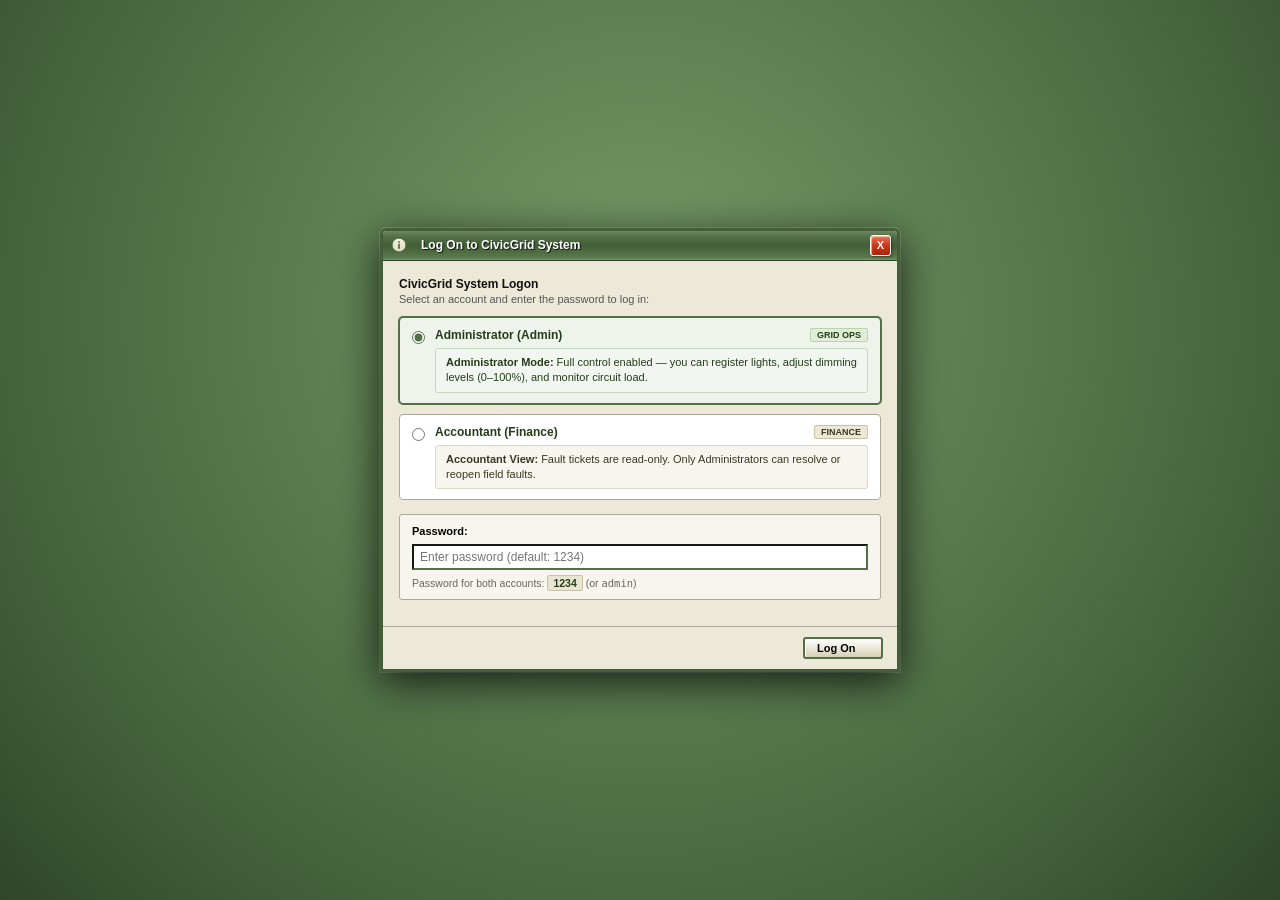
==== commit 63796122: "style: harmonize login and UI elements to XP Olive theme and remove all emojis" ====
--- a/src/main/resources/static/index.html
+++ b/src/main/resources/static/index.html
@@ -609,14 +609,14 @@
             <input type="radio" name="login_user_radio" id="radio-user-admin" value="ADMIN" checked class="xp-login-card-radio">
             <div style="flex: 1;">
               <div style="display: flex; align-items: center; justify-content: space-between;">
-                <label for="radio-user-admin" style="font-size: 12px; font-weight: bold; color: #003c74; cursor: pointer;">
+                <label for="radio-user-admin" style="font-size: 12px; font-weight: bold; color: #243d1a; cursor: pointer;">
                   Administrator (Admin)
                 </label>
-                <span class="xp-badge xp-badge-active" style="font-size: 9px;">GRID OPS</span>
+                <span class="xp-badge" style="background: #e1edd9; color: #234217; border: 1px solid #b8d4ab; font-size: 9px;">GRID OPS</span>
               </div>
-              <!-- Note from 2.png -->
+              <!-- Note from 2.png (No emoji) -->
               <div class="xp-login-note-box admin">
-                ⚡ <strong>Administrator Mode:</strong> Full control enabled &mdash; you can register lights, adjust dimming levels (0&ndash;100%), and monitor circuit load.
+                <strong>Administrator Mode:</strong> Full control enabled &mdash; you can register lights, adjust dimming levels (0&ndash;100%), and monitor circuit load.
               </div>
             </div>
           </div>
@@ -626,24 +626,24 @@
             <input type="radio" name="login_user_radio" id="radio-user-accountant" value="ACCOUNTANT" class="xp-login-card-radio">
             <div style="flex: 1;">
               <div style="display: flex; align-items: center; justify-content: space-between;">
-                <label for="radio-user-accountant" style="font-size: 12px; font-weight: bold; color: #003c74; cursor: pointer;">
+                <label for="radio-user-accountant" style="font-size: 12px; font-weight: bold; color: #243d1a; cursor: pointer;">
                   Accountant (Finance)
                 </label>
-                <span class="xp-badge" style="background: #fef3c7; color: #92400e; border: 1px solid #fde68a; font-size: 9px;">FINANCE</span>
+                <span class="xp-badge" style="background: #ede8d5; color: #3b3620; border: 1px solid #c9c1a5; font-size: 9px;">FINANCE</span>
               </div>
-              <!-- Note from 1.png -->
+              <!-- Note from 1.png (No emoji) -->
               <div class="xp-login-note-box accountant">
-                🔒 <strong>Accountant View:</strong> Fault tickets are read-only. Only Administrators can resolve or reopen field faults.
+                <strong>Accountant View:</strong> Fault tickets are read-only. Only Administrators can resolve or reopen field faults.
               </div>
             </div>
           </div>
 
           <!-- Password Field (Shared for both accounts) -->
-          <div class="xp-form-row" style="margin-top: 14px; background: #faf9f5; border: 1px solid #aca899; padding: 10px 12px; border-radius: 3px;">
+          <div class="xp-form-row" style="margin-top: 14px; background: #f7f5ed; border: 1px solid #aca899; padding: 10px 12px; border-radius: 3px;">
             <label for="login-password" style="font-weight: bold; font-size: 11px;">Password:</label>
             <input type="password" id="login-password" class="xp-input" placeholder="Enter password (default: 1234)" style="width: 100%; height: 26px; font-size: 12px; margin-top: 4px;" required autofocus>
             <div style="font-size: 10.5px; color: #666; margin-top: 4px;">
-              Password for both accounts: <strong style="color: #003c74; background: #eef4fb; padding: 1px 5px; border: 1px solid #d0e0f0; border-radius: 2px;">1234</strong> (or <code>admin</code>)
+              Password for both accounts: <strong style="color: #243d1a; background: #eae5d2; padding: 1px 5px; border: 1px solid #c9c1a5; border-radius: 2px;">1234</strong> (or <code>admin</code>)
             </div>
             <div id="login-error-msg" style="color: #cc3719; font-weight: bold; font-size: 11px; margin-top: 6px; display: none;"></div>
           </div>
--- a/src/main/resources/static/css/xp.css
+++ b/src/main/resources/static/css/xp.css
@@ -499,7 +499,7 @@
   font-size: 11px;
   padding: 3px 12px;
   background: linear-gradient(180deg, #ffffff 0%, #ece9d8 50%, #d4cfb8 100%);
-  border: 1px solid #003c74;
+  border: 1px solid #716f64;
   border-radius: 3px;
   box-shadow: inset 1px 1px 0 #fff;
   cursor: pointer;
@@ -512,7 +512,7 @@
 
 .xp-btn:hover {
   background: linear-gradient(180deg, #ffffff 0%, #fdf7e3 50%, #e8dec0 100%);
-  box-shadow: 0 0 3px #e5a730;
+  box-shadow: 0 0 3px #d4cfb8;
 }
 
 .xp-btn:active {
@@ -521,7 +521,7 @@
 }
 
 .xp-btn-default {
-  border: 2px solid #0055ea;
+  border: 2px solid #526f45;
   font-weight: 700;
 }
 
@@ -545,7 +545,7 @@
 }
 
 .xp-input:focus, .xp-select:focus, .xp-textarea:focus {
-  border-color: #0055ea;
+  border-color: #526f45;
 }
 
 /* Status Badges */
@@ -707,29 +707,29 @@
    User Login, Role Badges & Dual Status Toggle Buttons
    ========================================================================== */
 
-/* Resolved & Not Resolved Toggle Buttons */
+/* Resolved & Not Resolved Toggle Buttons (Theme-Matched) */
 .xp-btn-resolved {
-  background: linear-gradient(180deg, #f0fdf4 0%, #dcfce7 50%, #bbf7d0 100%) !important;
-  border: 1px solid #86efac !important;
-  color: #166534 !important;
+  background: linear-gradient(180deg, #f2f7ef 0%, #dde8d6 50%, #c6dac1 100%) !important;
+  border: 1px solid #749666 !important;
+  color: #1b3812 !important;
   font-weight: 700 !important;
   cursor: pointer;
 }
 .xp-btn-resolved:hover:not(:disabled) {
-  background: linear-gradient(180deg, #dcfce7 0%, #bbf7d0 100%) !important;
-  border-color: #4ade80 !important;
+  background: linear-gradient(180deg, #dde8d6 0%, #b8d4af 100%) !important;
+  border-color: #526f45 !important;
 }
 
 .xp-btn-not-resolved {
-  background: linear-gradient(180deg, #fff7ed 0%, #ffedd5 50%, #fed7aa 100%) !important;
-  border: 1px solid #fdba74 !important;
-  color: #9a3412 !important;
+  background: linear-gradient(180deg, #fbf7ef 0%, #f0e2c5 50%, #e2d1aa 100%) !important;
+  border: 1px solid #ba9656 !important;
+  color: #6a2a11 !important;
   font-weight: 700 !important;
   cursor: pointer;
 }
 .xp-btn-not-resolved:hover:not(:disabled) {
-  background: linear-gradient(180deg, #ffedd5 0%, #fed7aa 100%) !important;
-  border-color: #f97316 !important;
+  background: linear-gradient(180deg, #f0e2c5 0%, #d8bf8d 100%) !important;
+  border-color: #9c6c2e !important;
 }
 
 /* Disabled State for XP Buttons */
@@ -740,10 +740,10 @@
   border-color: #d1cfc7 !important;
 }
 
-/* Login Modal Solid Overlay - Completely hides background page */
+/* Login Modal Solid Overlay - Completely hides background page using Olive Theme Desktop */
 #modal-login {
-  background: #002c8b !important;
-  background: radial-gradient(circle at 50% 40%, #0053e1 0%, #002c8b 65%, #00133b 100%) !important;
+  background: #4a6b46 !important;
+  background: radial-gradient(circle at 50% 35%, #769a68 0%, #46673e 70%, #2e4727 100%) !important;
   opacity: 1 !important;
   z-index: 999999 !important;
 }
@@ -751,7 +751,8 @@
 #modal-login .xp-dialog-box {
   width: 520px;
   max-width: 95vw;
-  box-shadow: 0 10px 40px rgba(0, 0, 0, 0.85), 0 0 0 1px rgba(255, 255, 255, 0.2);
+  border: 3px solid #435e38;
+  box-shadow: 0 10px 40px rgba(0, 0, 0, 0.75), 0 0 0 1px rgba(255, 255, 255, 0.2);
 }
 
 .xp-login-user-card {
@@ -768,19 +769,20 @@
 }
 
 .xp-login-user-card:hover {
-  background: #f4f8fd;
-  border-color: #0055ea;
+  background: #f6f8f4;
+  border-color: #526f45;
 }
 
 .xp-login-user-card.selected {
-  background: #f0f6ff;
-  border-color: #0055ea;
-  box-shadow: 0 0 0 1px #0055ea;
+  background: #eef3ec;
+  border-color: #526f45;
+  box-shadow: 0 0 0 1px #526f45;
 }
 
 .xp-login-card-radio {
   margin-top: 3px;
   cursor: pointer;
+  accent-color: #526f45;
 }
 
 .xp-login-note-box {
@@ -792,13 +794,13 @@
 }
 
 .xp-login-note-box.admin {
-  background: #f4faf4;
-  border: 1px solid #c3e6cb;
-  color: #155724;
+  background: #f2f6f0;
+  border: 1px solid #c5d8bf;
+  color: #243d1a;
 }
 
 .xp-login-note-box.accountant {
-  background: #fdfcee;
-  border: 1px solid #e0d8b0;
-  color: #7d5a00;
-}
+  background: #f7f5ed;
+  border: 1px solid #ded8c5;
+  color: #3b3724;
+}
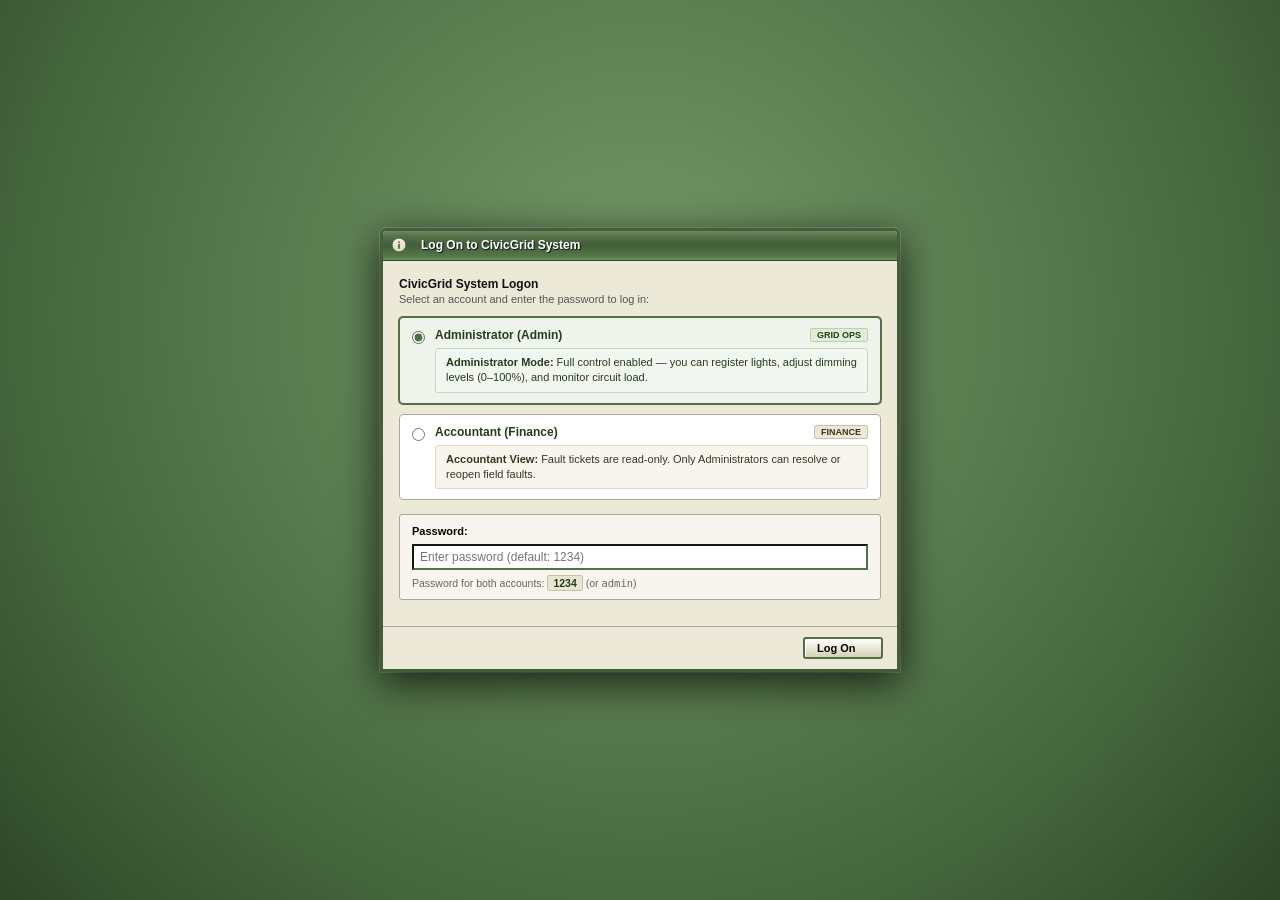
==== commit 1ab1d597: "feat: always start page with mandatory login dialog" ====
--- a/src/main/resources/static/index.html
+++ b/src/main/resources/static/index.html
@@ -585,14 +585,14 @@
   <!-- =========================================================================
        MODAL 0: Windows XP Log On / Switch User Dialog (Opaque Backdrop)
        ========================================================================= -->
-  <div class="xp-modal-overlay" id="modal-login">
+  <div class="xp-modal-overlay open" id="modal-login">
     <div class="xp-dialog-box" style="width: 520px;">
       <div class="xp-title-bar">
         <div class="xp-title-content">
           <img src="icons8-info.svg?v=3" width="16" height="16" alt="" style="width: 16px; height: 16px; margin-right: 6px;">
           <span>Log On to CivicGrid System</span>
         </div>
-        <button class="xp-win-btn btn-close" onclick="CivicGridApp.cancelLogin()">X</button>
+        <button class="xp-win-btn btn-close" id="btn-close-login-x" onclick="CivicGridApp.cancelLogin()" style="display: none;">X</button>
       </div>
 
       <form id="login-form" onsubmit="CivicGridApp.handleLoginSubmit(event)">
@@ -651,7 +651,7 @@
 
         <div class="xp-dialog-footer" style="display: flex; justify-content: flex-end; gap: 6px;">
           <button type="submit" class="xp-btn xp-btn-default" style="min-width: 80px; font-weight: bold;">Log On</button>
-          <button type="button" class="xp-btn" onclick="CivicGridApp.cancelLogin()" id="btn-cancel-login">Cancel</button>
+          <button type="button" class="xp-btn" onclick="CivicGridApp.cancelLogin()" id="btn-cancel-login" style="display: none;">Cancel</button>
         </div>
       </form>
     </div>
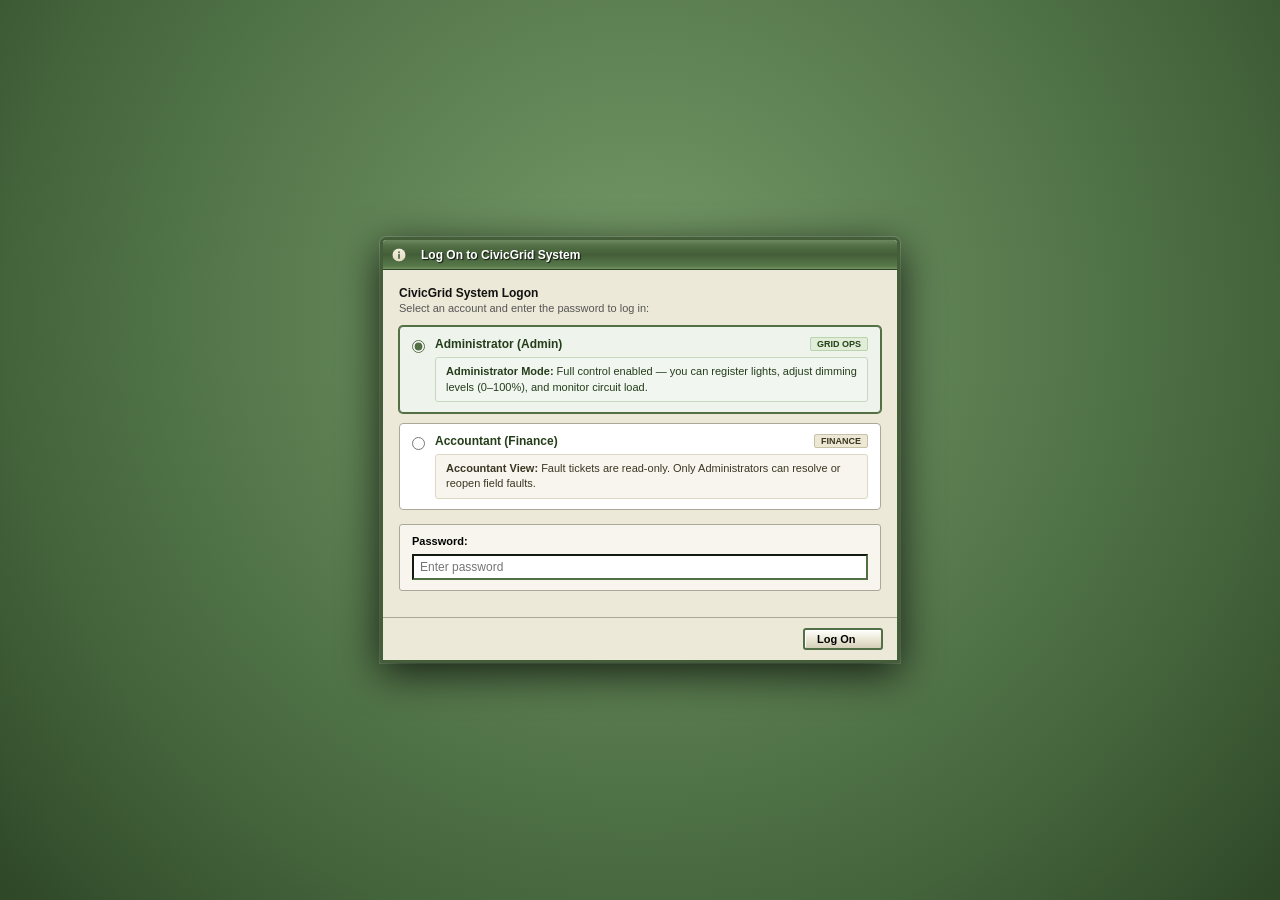
==== commit a4a330e0: "fix: secure user role switching, fix report table scrollbars, and update password" ====
--- a/src/main/resources/static/index.html
+++ b/src/main/resources/static/index.html
@@ -150,10 +150,10 @@
 
       <!-- User Role Selector & Currency -->
       <div style="margin-left: auto; display: flex; align-items: center; gap: 8px; padding-right: 4px;">
-        <!-- User Switcher Widget (No Emoji) -->
+        <!-- User Switcher Widget (Secure with Password Authentication) -->
         <div style="display: flex; align-items: center; gap: 5px; background: #fff; border: 1px solid #7f9db9; padding: 1px 6px; border-radius: 2px;">
           <label for="user-role-select" style="font-size: 11px; font-weight: bold; color: #333;">User:</label>
-          <select id="user-role-select" class="xp-select" style="padding: 1px 4px; height: 21px; font-weight: bold; font-family: var(--xp-font); font-size: 11px; cursor: pointer; background: #fff;" onchange="CivicGridApp.switchUserRole(this.value)">
+          <select id="user-role-select" class="xp-select" style="padding: 1px 4px; height: 21px; font-weight: bold; font-family: var(--xp-font); font-size: 11px; cursor: pointer; background: #fff;" onchange="CivicGridApp.onUserSelectChange(this.value)">
             <option value="ADMIN" selected>Admin (Administrator)</option>
             <option value="ACCOUNTANT">Accountant (Finance)</option>
           </select>
@@ -374,9 +374,9 @@
             <button class="xp-btn xp-btn-sm" onclick="CivicGridApp.refreshAllData()">Refresh</button>
           </div>
 
-          <div style="display: flex; gap: 12px; height: calc(100% - 35px);">
+          <div class="xp-reports-table-row">
             <!-- Assets Table -->
-            <div class="xp-table-wrapper" style="flex: 1;">
+            <div class="xp-table-wrapper xp-report-table-wrapper">
               <table class="xp-list-view">
                 <thead>
                   <tr>
@@ -393,7 +393,7 @@
             </div>
 
             <!-- Liabilities & Equity Table -->
-            <div class="xp-table-wrapper" style="flex: 1;">
+            <div class="xp-table-wrapper xp-report-table-wrapper">
               <table class="xp-list-view">
                 <thead>
                   <tr>
@@ -418,9 +418,9 @@
             <button class="xp-btn xp-btn-sm" onclick="CivicGridApp.refreshAllData()">Refresh</button>
           </div>
 
-          <div style="display: flex; gap: 12px; height: calc(100% - 35px);">
+          <div class="xp-reports-table-row">
             <!-- Income Table -->
-            <div class="xp-table-wrapper" style="flex: 1;">
+            <div class="xp-table-wrapper xp-report-table-wrapper">
               <table class="xp-list-view">
                 <thead>
                   <tr>
@@ -437,7 +437,7 @@
             </div>
 
             <!-- Expenses Table -->
-            <div class="xp-table-wrapper" style="flex: 1;">
+            <div class="xp-table-wrapper xp-report-table-wrapper">
               <table class="xp-list-view">
                 <thead>
                   <tr>
@@ -462,7 +462,7 @@
             <button class="xp-btn xp-btn-sm" onclick="CivicGridApp.refreshAllData()">Refresh</button>
           </div>
 
-          <div class="xp-table-wrapper">
+          <div class="xp-table-wrapper xp-report-table-wrapper">
             <table class="xp-list-view">
               <thead>
                 <tr>
@@ -638,13 +638,10 @@
             </div>
           </div>
 
-          <!-- Password Field (Shared for both accounts) -->
+          <!-- Password Field -->
           <div class="xp-form-row" style="margin-top: 14px; background: #f7f5ed; border: 1px solid #aca899; padding: 10px 12px; border-radius: 3px;">
             <label for="login-password" style="font-weight: bold; font-size: 11px;">Password:</label>
-            <input type="password" id="login-password" class="xp-input" placeholder="Enter password (default: 1234)" style="width: 100%; height: 26px; font-size: 12px; margin-top: 4px;" required autofocus>
-            <div style="font-size: 10.5px; color: #666; margin-top: 4px;">
-              Password for both accounts: <strong style="color: #243d1a; background: #eae5d2; padding: 1px 5px; border: 1px solid #c9c1a5; border-radius: 2px;">1234</strong> (or <code>admin</code>)
-            </div>
+            <input type="password" id="login-password" class="xp-input" placeholder="Enter password" style="width: 100%; height: 26px; font-size: 12px; margin-top: 4px;" required autofocus>
             <div id="login-error-msg" style="color: #cc3719; font-weight: bold; font-size: 11px; margin-top: 6px; display: none;"></div>
           </div>
         </div>
--- a/src/main/resources/static/css/xp.css
+++ b/src/main/resources/static/css/xp.css
@@ -440,6 +440,28 @@
   box-shadow: inset 1px 1px 2px rgba(0, 0, 0, 0.15);
 }
 
+/* Reports Layout (No scrollbar for few items; only scrolls when exceeding page length) */
+.subtab-pane {
+  display: flex;
+  flex-direction: column;
+}
+
+.xp-reports-table-row {
+  display: flex;
+  gap: 12px;
+  align-items: flex-start;
+  margin-bottom: 14px;
+}
+
+.xp-report-table-wrapper {
+  flex: 1;
+  min-width: 0;
+  overflow-x: auto;
+  overflow-y: auto;
+  max-height: calc(100vh - 220px);
+  height: auto;
+}
+
 .xp-list-view {
   width: 100%;
   border-collapse: collapse;
